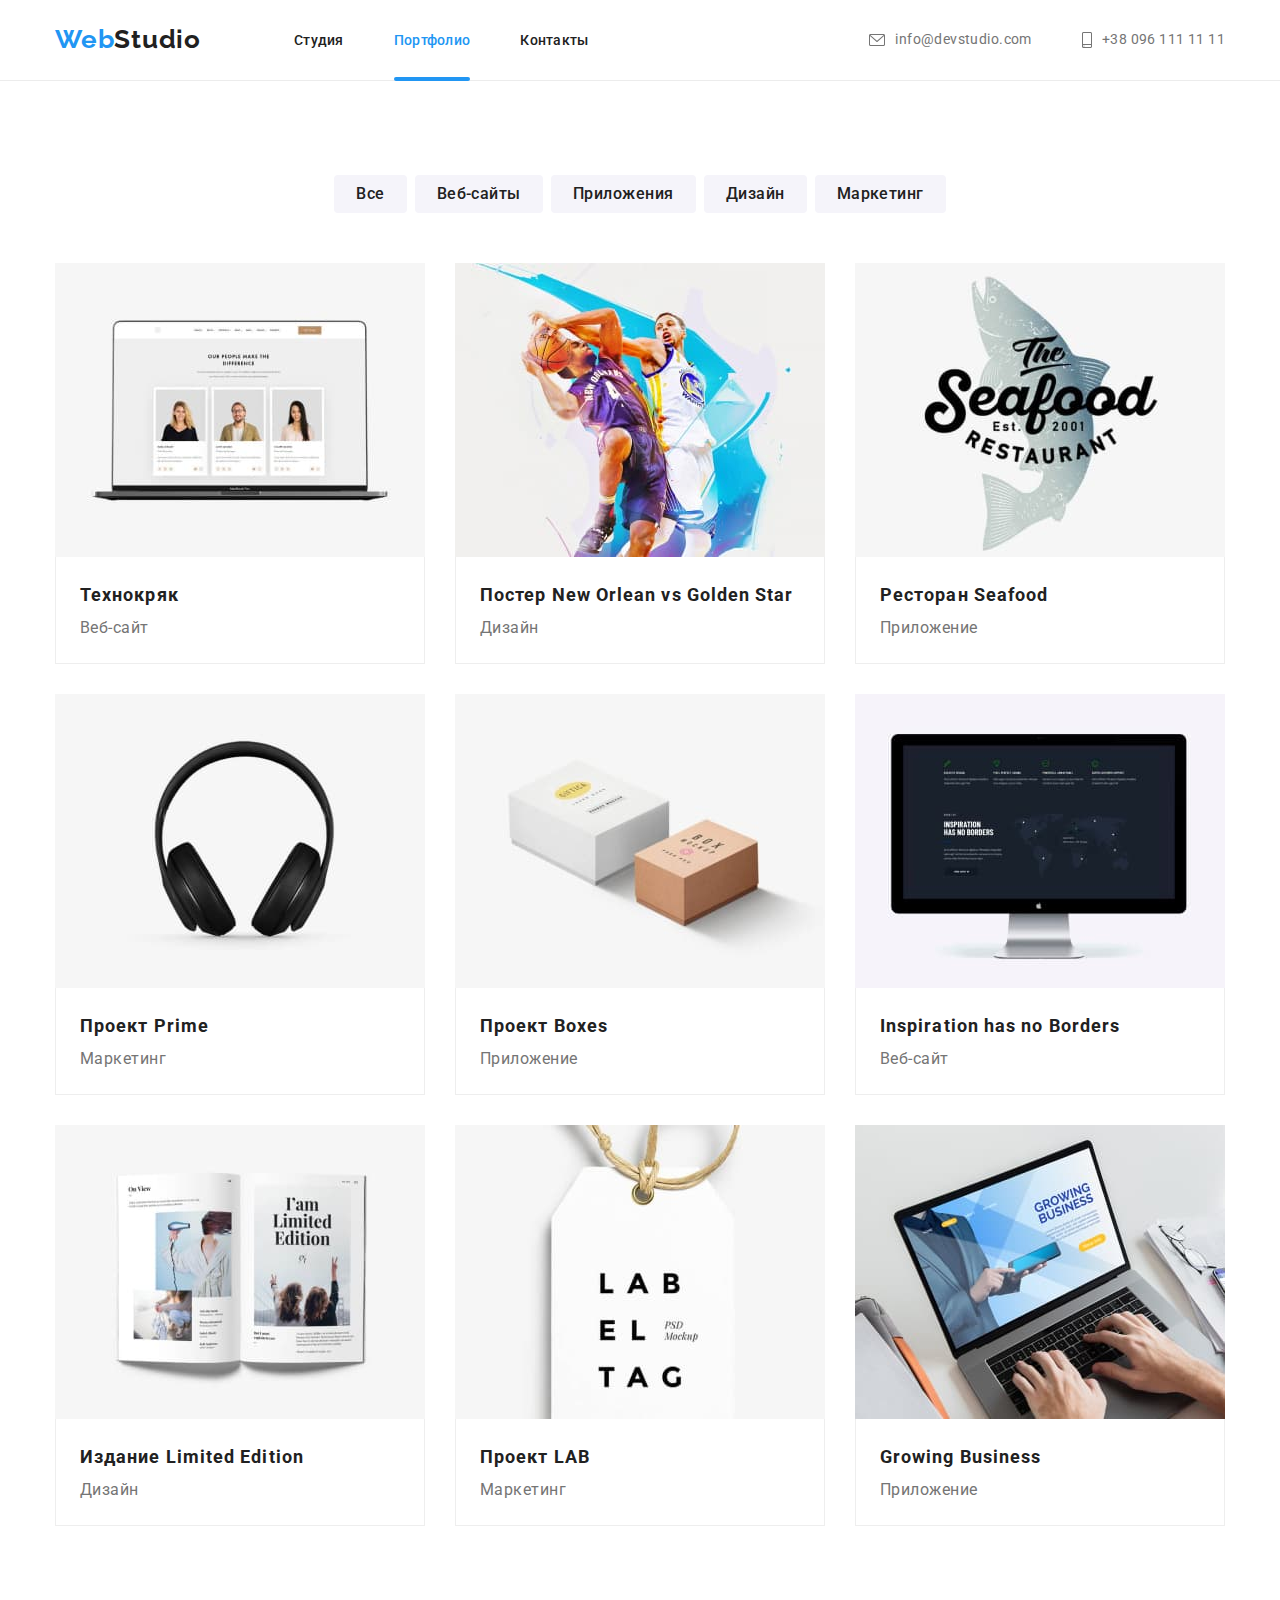
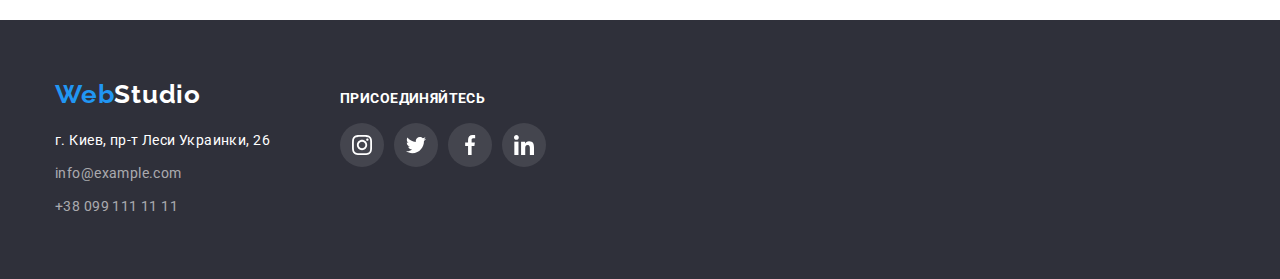
==== portfolio.html @ a61fd3b0 "добавляет переходы и модалку" ====
<!DOCTYPE html>
<html lang="ru">
  <head>
    <meta charset="UTF-8" />
    <meta http-equiv="X-UA-Compatible" content="IE=edge" />
    <meta name="viewport" content="width=device-width, initial-scale=1.0" />
    <title>Web Studio</title>
    <link rel="preconnect" href="https://fonts.gstatic.com" />
    <link
      href="https://fonts.googleapis.com/css2?family=Raleway:wght@700&family=Roboto:wght@400;500;700;900&display=swap"
      rel="stylesheet"
    />
    <link
      rel="stylesheet"
      href="https://cdnjs.cloudflare.com/ajax/libs/modern-normalize/1.1.0/modern-normalize.min.css"
    />
    <link rel="stylesheet" href="./css/styles.css" />
  </head>
  <body>
    <!-- =========== section header ============== -->
    <header class="section-header">
      <div class="conteiner header-conteiner">
        <a href="index.html" class="logo"
          ><span class="logo-blue">Web</span>Studio</a
        >
        <!--================ navigation ============== -->
        <nav class="">
          <ul class="list menu">
            <li class="menu-item">
              <a href="index.html" class="nav link">Студия</a>
            </li>

            <li class="menu-item">
              <a href="./portfolio.html" class="nav link current">Портфолио</a>
            </li>

            <li class="menu-item"><a href="" class="nav link">Контакты</a></li>
          </ul>
        </nav>
        <ul class="list header-contact">
          <li class="header-contacts-item">
            <a href="mailto:info@devstudio.com" class="contacts link">
              <svg class="icon-header" width="16" height="12">
                <use href="./images/icons/sprite.svg#icon-envelope1"></use>
              </svg>
              info@devstudio.com</a
            >
          </li>

          <li class="header-contcts-item">
            <a href="tel:+380961111111" class="contacts link">
              <svg class="icon-header" width="10" height="16">
                <use href="./images/icons/sprite.svg#icon-smartphone"></use>
              </svg>
              +38 096 111 11 11</a
            >
          </li>
        </ul>
      </div>
    </header>
    <!-- =========== end section header ============== -->
    <main>
      <!--=============== section portfolio =================-->
      <section class="section">
        <div class="conteiner">
          <!-- <h1>portfolio</h1> -->
          <ul class="list portfolio-btn-list">
            <li class="portfolio-btn-item">
              <button type="button" class="portfolio-btn">Все</button>
            </li>
            <li class="portfolio-btn-item">
              <button type="button" class="portfolio-btn">Веб-сайты</button>
            </li>
            <li class="portfolio-btn-item">
              <button type="button" class="portfolio-btn">Приложения</button>
            </li>
            <li class="portfolio-btn-item">
              <button type="button" class="portfolio-btn">Дизайн</button>
            </li>
            <li class="portfolio-btn-item">
              <button type="button" class="portfolio-btn">Маркетинг</button>
            </li>
          </ul>

          <ul class="list portfolio-list-card">
            <li class="portfolio-card-item">
              <a class="portfolio-link-wrapper" href=""
                ><div class="portfolio-card-thumb">
                  <img
                    src="./images/portfolio/img.jpg"
                    alt="example site layout"
                    width="370"
                    height="294"
                  />
                  <p class="overlay">
                    Технокряк это современная площадка распространения
                    коронавируса. Компании используют эту платформу для
                    цифрового шпионажа и атак на защищённые сервера конкурентов.
                  </p>
                </div>
              </a>

              <div class="portfolio-card-box">
                <h2 class="portfolio-title">Технокряк</h2>
                <p class="portfolio-description">Веб-сайт</p>
              </div>
            </li>
            <li class="portfolio-card-item">
              <a class="portfolio-link-wrapper" href="">
                <div class="portfolio-card-thumb">
                  <img
                    src="./images/portfolio/img-1.jpg"
                    alt="two men playing basketball"
                    width="370"
                    height="294"
                  />
                  <p class="overlay">
                    Технокряк это современная площадка распространения
                    коронавируса. Компании используют эту платформу для
                    цифрового шпионажа и атак на защищённые сервера конкурентов.
                  </p>
                </div>
              </a>

              <div class="portfolio-card-box">
                <h2 class="portfolio-title">
                  Постер New Orlean vs Golden Star
                </h2>
                <p class="portfolio-description">Дизайн</p>
              </div>
            </li>
            <li class="portfolio-card-item">
              <a class="portfolio-link-wrapper" href=""
                ><div class="portfolio-card-thumb">
                  <img
                    src="./images/portfolio/img-2.jpg"
                    alt="fish on the company logo"
                    width="370"
                    height="294"
                  />
                  <p class="overlay">
                    Технокряк это современная площадка распространения
                    коронавируса. Компании используют эту платформу для
                    цифрового шпионажа и атак на защищённые сервера конкурентов.
                  </p>
                </div>
              </a>
              <div class="portfolio-card-box">
                <h2 class="portfolio-title">Ресторан Seafood</h2>
                <p class="portfolio-description">Приложение</p>
              </div>
            </li>
            <li class="portfolio-card-item">
              <a class="portfolio-link-wrapper" href=""
                ><div class="portfolio-card-thumb">
                  <img
                    src="./images/portfolio/img-3.jpg"
                    alt="black"
                    width="370"
                    height="294"
                  />
                  <p class="overlay">
                    Технокряк это современная площадка распространения
                    коронавируса. Компании используют эту платформу для
                    цифрового шпионажа и атак на защищённые сервера конкурентов.
                  </p>
                </div>
              </a>
              <div class="portfolio-card-box">
                <h2 class="portfolio-title">Проект Prime</h2>
                <p class="portfolio-description">Маркетинг</p>
              </div>
            </li>
            <li class="portfolio-card-item">
              <a class="portfolio-link-wrapper" href=""
                ><div class="portfolio-card-thumb">
                  <img
                    src="./images/portfolio/img-4.jpg"
                    alt="two boxes, white and pink"
                    width="370"
                    height="294"
                  />
                  <p class="overlay">
                    Технокряк это современная площадка распространения
                    коронавируса. Компании используют эту платформу для
                    цифрового шпионажа и атак на защищённые сервера конкурентов.
                  </p>
                </div>
              </a>

              <div class="portfolio-card-box">
                <h2 class="portfolio-title">Проект Boxes</h2>
                <p class="portfolio-description">Приложение</p>
              </div>
            </li>
            <li class="portfolio-card-item">
              <a class="portfolio-link-wrapper" href=""
                ><div class="portfolio-card-thumb">
                  <img
                    src="./images/portfolio/img-5.jpg"
                    alt="site page on the monitor"
                    width="370"
                    height="294"
                  />
                  <p class="overlay">
                    Технокряк это современная площадка распространения
                    коронавируса. Компании используют эту платформу для
                    цифрового шпионажа и атак на защищённые сервера конкурентов.
                  </p>
                </div>
              </a>

              <div class="portfolio-card-box">
                <h2 class="portfolio-title">Inspiration has no Borders</h2>
                <p class="portfolio-description">Веб-сайт</p>
              </div>
            </li>
            <li class="portfolio-card-item">
              <a class="portfolio-link-wrapper" href=""
                ><div class="portfolio-card-thumb">
                  <img
                    src="./images/portfolio/img-6.jpg"
                    alt="book with title I am a limited edition"
                    width="370"
                    height="294"
                  />
                  <p class="overlay">
                    Технокряк это современная площадка распространения
                    коронавируса. Компании используют эту платформу для
                    цифрового шпионажа и атак на защищённые сервера конкурентов.
                  </p>
                </div>
              </a>

              <div class="portfolio-card-box">
                <h2 class="portfolio-title">Издание Limited Edition</h2>
                <p class="portfolio-description">Дизайн</p>
              </div>
            </li>
            <li class="portfolio-card-item">
              <a class="portfolio-link-wrapper" href=""
                ><div class="portfolio-card-thumb">
                  <img
                    src="./images/portfolio/img-7.jpg"
                    alt="label with the name label tag"
                    width="370"
                    height="294"
                  />
                  <p class="overlay">
                    Технокряк это современная площадка распространения
                    коронавируса. Компании используют эту платформу для
                    цифрового шпионажа и атак на защищённые сервера конкурентов.
                  </p>
                </div>
              </a>

              <div class="portfolio-card-box">
                <h2 class="portfolio-title">Проект LAB</h2>
                <p class="portfolio-description">Маркетинг</p>
              </div>
            </li>
            <li class="portfolio-card-item">
              <a class="portfolio-link-wrapper" href=""
                ><div class="portfolio-card-thumb">
                  <img
                    src="./images/portfolio/img-8.jpg"
                    alt="man typing on laptop"
                    width="370"
                    height="294"
                  />
                  <p class="overlay">
                    Технокряк это современная площадка распространения
                    коронавируса. Компании используют эту платформу для
                    цифрового шпионажа и атак на защищённые сервера конкурентов.
                  </p>
                </div>
              </a>
              <div class="portfolio-card-box">
                <h2 class="portfolio-title">Growing Business</h2>
                <p class="portfolio-description">Приложение</p>
              </div>
            </li>
          </ul>
        </div>
      </section>
    </main>
    <!--=============== footer ======================-->
    <!-- <h2>address</h2> -->
    <footer class="section-fotter">
      <div class="conteiner footer-conteiner">
        <div class="foter-address">
          <a href="index.html" class="logo logo-address"
            ><span class="logo-blue">Web</span
            ><span class="logo-wight">Studio</span></a
          >
          <!--============ address ======================= -->
          <address class="address-description">
            <ul class="list">
              <li class="address-list-item">
                <a
                  class="map link address"
                  href="https://goo.gl/maps/fbzE28KHbHKd9AAWA"
                  target="_blank"
                  rel="noopener norefferer"
                  >г. Киев, пр-т Леси Украинки, 26</a
                >
              </li>
              <li class="address-list-item">
                <a href="mailto:info@example.com" class="link address"
                  >info@example.com</a
                >
              </li>
              <li>
                <a href="tel:+380991111111" class="link address"
                  >+38 099 111 11 11</a
                >
              </li>
            </ul>
          </address>
        </div>

        <div class="social-box">
          <b class="footer-social-title">присоединяйтесь</b>
          <ul class="list team-social-list">
            <li class="social-item-team">
              <a href="" class="social-link social-link-footer">
                <svg class="team-list-icon">
                  <use href="./images/icons/sprite.svg#icon-instagram"></use>
                </svg>
              </a>
            </li>
            <li class="social-item-team">
              <a href="" class="social-link social-link-footer">
                <svg class="team-list-icon">
                  <use href="./images/icons/sprite.svg#icon-twitter"></use>
                </svg>
              </a>
            </li>
            <li class="social-item-team">
              <a href="" class="social-link social-link-footer">
                <svg class="team-list-icon">
                  <use href="./images/icons/sprite.svg#icon-facebook"></use>
                </svg>
              </a>
            </li>
            <li class="social-item-team">
              <a href="" class="social-link social-link-footer">
                <svg class="team-list-icon">
                  <use href="./images/icons/sprite.svg#icon-linkedin"></use>
                </svg>
              </a>
            </li>
          </ul>
        </div>
      </div>
    </footer>
  </body>
</html>
---- css/styles.css ----
:root {
  --brand-color: #2196f3;
  --hover-bnt: #188ce8;
  --color-main: #212121;
  --color-grey: #757575;
  --color-wight: #ffffff;
  --font-main: "roboto";
  --font-logo: "raleway";
  --bgc: #2f303a;
  --bgc-lighter: #f5f4fa;
  --link-address: rgba(255, 255, 255, 0.6);
}

h1,
h2,
h3,
h4,
h5,
h6,
p {
  margin-top: 0;
  margin-bottom: 0;
}

ul,
ol {
  margin-top: 0;
  margin-bottom: 0;
  padding-left: 0;
}

img {
  display: block;
}

.list {
  list-style: none;
}
.link {
  text-decoration: none;
}

/*================= body ================*/

body {
  font-family: var(--font-main), sans-serif;
  color: var(--color-main);
  background-color: var(--color-wight);
}

/*================= end body ================*/
/* ================components========== */
.conteiner {
  width: 1200px;
  margin-left: auto;
  margin-right: auto;
  padding-left: 15px;
  padding-right: 15px;
}

.section {
  padding-top: 94px;
  padding-bottom: 94px;
}

.section-title {
  text-align: center;
  font-size: 36px;
  line-height: 42px;
  letter-spacing: 0.03em;
  color: var(--color-main);
  margin-bottom: 50px;
}
/* ================end components========== */

/*========= section header ============== */

.section-header {
  padding-top: 25px;
  padding-bottom: 25px;
  border-bottom: 1px solid #ececec;
}

.header-conteiner {
  display: flex;
  align-items: center;
}

.logo {
  font-family: var(--font-logo), sans-serif;
  font-weight: 700;
  color: var(--color-main);
  text-decoration: none;
  margin-right: 93px;
  font-size: 26px;
  letter-spacing: 0.03em;
}
.logo-blue {
  color: var(--brand-color);
}
.logo-wight {
  color: var(--color-wight);
}

/*========= end section header ============== */

/*================ navigation ==============*/

.list.menu {
  display: flex;
  align-items: center;
}

.menu-item:not(:last-child) {
  margin-right: 50px;
}

.nav.link {
  color: var(--color-main);
  font-size: 14px;
  font-weight: 500;
  line-height: 1.14;
  letter-spacing: 0.02em;

  transition: color 250ms cubic-bezier(0.4, 0, 0.2, 1);
}
.nav.link:hover,
.nav.link:focus {
  color: var(--brand-color);
}
.nav.link.current {
  color: var(--brand-color);
}
.menu-item {
  position: relative;
}
.current::after {
  content: "";
  display: block;
  position: absolute;

  width: 100%;
  height: 4px;
  background-color: var(--brand-color);
  left: 0;
  top: 46px;
  border-radius: 2px;
}
/*============ end navigation ==============*/

/*=============== header contacts ===========*/

.list.header-contact {
  display: flex;
  margin-left: auto;
}

.header-contacts-item:not(:last-child) {
  margin-right: 50px;
}

.contacts.link {
  font-size: 14px;
  line-height: 1.71;
  letter-spacing: 0.03em;
  color: var(--color-grey);
  display: inline-flex;
  align-items: center;

  transition-property: color;
  transition-duration: 250ms;
  transition-timing-function: cubic-bezier(0.4, 0, 0.2, 1);
}
.contacts.link:hover,
.contacts.link:focus {
  color: var(--brand-color);
}

/*================ вариант 1 =========== */
/* .icon-header {
  fill: var(--color-grey);
  margin-right: 10px;
}
.contacts.link:hover .icon-header,
.contacts.link:focus .icon-header {
  fill: var(--brand-color);
} */

/*================ вариант 2 =========== */
.icon-header {
  margin-right: 10px;
  fill: currentColor;
}

/*================ end header contacts =========*/

/*-================= section Hero ============ */
.section-hero {
  text-align: center;
  padding-top: 200px;
  padding-bottom: 200px;
  max-width: 1600px;
  margin: 0px auto;
  background-image: linear-gradient(
      rgba(47, 48, 58, 0.4),
      rgba(47, 48, 58, 0.4)
    ),
    url(../images/bg-hero.jpg);
  background-color: #c4c4c4;
}

.hero-conteiner {
  width: 696px;
  margin-left: auto;
  margin-right: auto;
}

.title-hero {
  font-weight: 900;
  font-size: 44px;
  line-height: 1.36;
  letter-spacing: 0.06em;
  text-transform: uppercase;
  color: var(--color-wight);
  margin-bottom: 30px;
}
.modal-btn {
  background: #188ce8;
  box-shadow: 0px 4px 4px rgba(0, 0, 0, 0.15);
  border-radius: 4px;
  padding: 10px 32px;
  border: none;

  font-weight: bold;
  font-size: 16px;
  line-height: 1.87;
  cursor: pointer;
  letter-spacing: 0.06em;
  color: var(--color-wight);
  background-color: var(--brand-color);

  transition-property: background-color;
  transition-duration: 250ms;
  transition-timing-function: cubic-bezier(0.4, 0, 0.2, 1);
}
.modal-btn:focus,
.modal-btn:hover {
  background-color: var(--hover-bnt);
}
/*-=========== end section Hero ========== */

/* ==== section features company ===== */

.features-section {
  padding-bottom: 0;
}

.features-list-icon {
  width: 70px;
  height: 70px;
  /* display: block; */
}

.features-icon-box {
  display: flex;
  justify-content: center;
  align-items: center;

  margin-bottom: 30px;
  width: 270px;
  height: 120px;
  background-color: var(--bgc-lighter);
  border-radius: 4px;
}

.features-list {
  display: flex;
  margin-top: -30px;
  margin-left: -30px;
}

.features-list-item {
  margin-top: 30px;
  margin-left: 30px;
  flex-basis: calc(100% / 3 - 30px);
}

.features-title {
  font-size: 14px;
  line-height: 1.14;
  letter-spacing: 0.03em;
  text-transform: uppercase;
  color: var(--color-main);
  margin-bottom: 10px;
}
.features-description {
  font-size: 14px;
  line-height: 1.71;
  letter-spacing: 0.03em;
  color: var(--color-grey);
}
/* ====== end section features company ===== */

/*========== section our doing =============*/

.doing-list {
  display: flex;
  /* justify-content: space-between; */
  margin-left: -30px;
  margin-top: -30px;
}

.doing-list-item {
  margin-left: 30px;
  margin-top: 30px;
  flex-basis: calc(100% / 3 - 30px);
}

.thumb-doing-card {
  position: relative;
}

.thumb-doing-overlay {
  display: flex;
  position: absolute;
  left: 0;
  bottom: 0;

  width: 100%;
  height: 70px;

  background-color: rgba(47, 48, 58, 0.8);

  padding: 27px;
  justify-content: center;
  font-size: 14px;
  line-height: 1.14;
  letter-spacing: 0.03em;
  text-transform: uppercase;
  color: var(--color-wight);
}

.doing-conteiner {
  padding-top: 0;
}

/*========== end section our doing =============*/

/*============= section our team ==============*/
.section-team {
  background-color: var(--bgc-lighter);
}

.team-list {
  display: flex;
  margin-top: -30px;
  margin-left: -30px;
}

.team-list-item {
  margin-top: 30px;
  margin-left: 30px;
  flex-basis: calc(100% / 3 - 30px);
  box-shadow: 0px 1px 3px rgba(0, 0, 0, 0.12), 0px 1px 1px rgba(0, 0, 0, 0.14),
    0px 2px 1px rgba(0, 0, 0, 0.2);
  border-radius: 0px 0px 4px 4px;
}

.team-social-list {
  display: flex;
  justify-content: space-between;

  margin-top: 16px;
}

.social-item-team {
  width: 44px;
  height: 44px;
}

.social-link {
  display: flex;
  justify-content: center;
  align-items: center;
  border-radius: 50%;
  width: 100%;
  height: 100%;

  color: rgb(177, 184, 175);

  transition: background-color 250ms cubic-bezier(0.4, 0, 0.2, 1),
    color 250ms cubic-bezier(0.4, 0, 0.2, 1);
}

.social-link:hover,
.social-link:focus {
  color: var(--color-wight);
  background-color: var(--brand-color);
}

.team-list-icon {
  width: 20px;
  height: 20px;
  fill: currentColor;
}

.team-list-box {
  padding-top: 30px;
  padding-bottom: 30px;
  padding-left: 32px;
  padding-right: 32px;

  background: var(--color-wight);
}

.team-members {
  font-weight: 500;
  font-size: 16px;
  line-height: 1.18;
  text-align: center;
  letter-spacing: 0.03em;
  color: var(--color-main);

  margin-bottom: 10px;
}
.team-description {
  font-size: 16px;
  line-height: 1.18;
  text-align: center;
  letter-spacing: 0.03em;
  color: var(--color-grey);
}
/*============ end section our team ==============*/

/* -- ===========Постоянные клиенты=========  */

.clients-list {
  display: flex;
  justify-content: space-between;
  align-items: center;

  margin-top: 50px;
}

.clients-item {
  display: flex;
  width: 170px;
  height: 92px;
}

.clients-link {
  display: flex;
  justify-content: center;
  align-items: center;
  width: 100%;
  height: 100%;

  color: #afb1b8;
  border: 1px solid #afb1b8;
  border-radius: 4px;

  transition: color 250ms cubic-bezier(0.4, 0, 0.2, 1),
    border-color 250ms cubic-bezier(0.4, 0, 0.2, 1);
}

.clients-link:hover,
.clients-link:focus {
  color: var(--brand-color);
  border-color: var(--brand-color);
}

.clients-icon {
  fill: currentColor;
}

/* -- =========== end Постоянные клиенты =========  */

/* ============== footer ============= */
.section-fotter {
  background-color: var(--bgc);
  padding-top: 60px;
  padding-bottom: 60px;
}

.logo-address {
  display: inline-block;
  margin-bottom: 20px;
  margin-right: auto;
}

/* <!--========= address ============ --> */
.address-description {
  font-style: normal;
}

.address-list-item {
  margin-bottom: 9px;
}

.map.link.address {
  font-size: 14px;
  line-height: 1.71;
  letter-spacing: 0.03em;
  color: var(--color-wight);

  transition: color 250ms cubic-bezier(0.4, 0, 0.2, 1);
}

.link.address {
  font-size: 14px;
  line-height: 1.71;
  letter-spacing: 0.03em;
  color: var(--link-address);

  transition: color 250ms cubic-bezier(0.4, 0, 0.2, 1);
}
.map.link.address:hover,
.map.link.address:focus,
.link.address:hover,
.link.address:focus {
  color: var(--bgc-lighter);
}

.footer-conteiner {
  display: flex;
  align-items: baseline;
}

.social-box {
  display: block;
  /* align-items: baseline; */
  width: 206px;
  height: 80px;
  margin-left: 70px;
}
.footer-social-title {
  color: var(--color-wight);
  font-size: 14px;
  line-height: 1.14;
  letter-spacing: 0.03em;
  text-transform: uppercase;
  margin-bottom: 20px;
}

.social-link-footer {
  color: var(--color-wight);

  background-color: rgba(255, 255, 255, 0.1);
}

/* <!--========= end address ============ --> */
/* ============== end footer ============= */

/* <!--======= section portfolio =====--> */

.portfolio-btn-list {
  display: flex;
  flex-wrap: wrap;
  margin-bottom: 50px;
  justify-content: center;
}

.portfolio-btn-item:not(:last-child) {
  margin-right: 8px;
}

.portfolio-btn {
  background-color: var(--bgc-lighter);
  font-weight: 500;
  font-size: 16px;
  line-height: 1.62;
  letter-spacing: 0.03em;
  color: var(--color-main);
  cursor: pointer;
  border: none;
  border-radius: 4px;
  padding: 6px 22px;

  transition: color 250ms cubic-bezier(0.4, 0, 0.2, 1),
    background-color 250ms cubic-bezier(0.4, 0, 0.2, 1),
    box-shadow 250ms cubic-bezier(0.4, 0, 0.2, 1);
}

.portfolio-btn:focus,
.portfolio-btn:hover {
  background-color: var(--brand-color);
  color: var(--color-wight);
  box-shadow: 0px 3px 1px rgba(0, 0, 0, 0.1), 0px 1px 2px rgba(0, 0, 0, 0.08),
    0px 2px 2px rgba(0, 0, 0, 0.12);
}

.portfolio-list-card {
  display: flex;
  flex-wrap: wrap;
  margin-top: -30px;
  margin-left: -30px;
}

.portfolio-card-box {
  padding: 20px 24px;
  background: var(--color-wight);

  border-bottom: 1px solid #eeeeee;
  border-left: 1px solid #eeeeee;
  border-right: 1px solid #eeeeee;
}

.portfolio-card-item {
  margin-top: 30px;
  margin-left: 30px;
  flex-basis: calc(100% / 3 - 30px);
  transition: box-shadow 250ms cubic-bezier(0.4, 0, 0.2, 1);
}

.portfolio-card-item:hover {
  box-shadow: 0px 1px 1px rgba(0, 0, 0, 0.12), 0px 4px 4px rgba(0, 0, 0, 0.06),
    1px 4px 6px rgba(0, 0, 0, 0.16);
}

.portfolio-title {
  font-size: 18px;
  line-height: 2;
  letter-spacing: 0.06em;
  color: var(--color-main);
}
.portfolio-description {
  font-size: 16px;
  line-height: 1.87;
  letter-spacing: 0.03em;
  color: var(--color-grey);
}

.portfolio-link-wrapper {
  display: block;
}

.portfolio-card-thumb {
  position: relative;
  overflow: hidden;
}
.overlay {
  background-color: rgba(33, 150, 243, 0.9);
  font-size: 18px;
  line-height: 1.56;
  padding: 63px 24px;
  letter-spacing: 0.03em;
  color: var(--color-wight);

  position: absolute;
  top: 0;
  left: 0;
  width: 100%;
  height: 100%;

  overflow: auto;

  transform: translateY(101%);
  transition: transform 250ms cubic-bezier(0.4, 0, 0.2, 1);
}

.portfolio-card-item:hover .overlay,
.portfolio-link-wrapper:focus .overlay {
  transform: translateY(0);
}

/* <!--======= end section portfolio =====--> */

/* ============модальное окно======== */
.backdrop {
  position: fixed;
  top: 0;
  left: 0;

  width: 100vw;
  height: 100vh;

  background-color: rgba(0, 0, 0, 0.2);

  opacity: 1;
  visibility: visible;
  pointer-events: auto;

  transition: opacity 250ms cubic-bezier(0.4, 0, 0.2, 1),
    visibility 250ms cubic-bezier(0.4, 0, 0.2, 1);
}

.backdrop.is-hidden {
  opacity: 0;
  pointer-events: none;
  visibility: hidden;
}

.backdrop.is-hidden .modal {
  transform: translate(-50%, -50%) scale(1.1);
}

.modal {
  position: absolute;
  top: 50%;
  left: 50%;

  min-width: 528px;
  min-height: 581px;

  background: var(--color-wight);
  box-shadow: 0px 1px 3px rgba(0, 0, 0, 0.12), 0px 1px 1px rgba(0, 0, 0, 0.14),
    0px 2px 1px rgba(0, 0, 0, 0.2);
  border-radius: 4px;

  transform: translate(-50%, -50%) scale(1);
  transition: transform 250ms cubic-bezier(0.4, 0, 0.2, 1);
}

.close-btn {
  position: absolute;
  top: 8px;
  right: 8px;

  width: 30px;
  height: 30px;

  display: flex;
  align-items: center;
  justify-content: center;
  padding: 0px;

  cursor: pointer;

  background: var(--color-wight);
  border-radius: 50%;
  border: 1px solid rgba(0, 0, 0, 0.1);
}
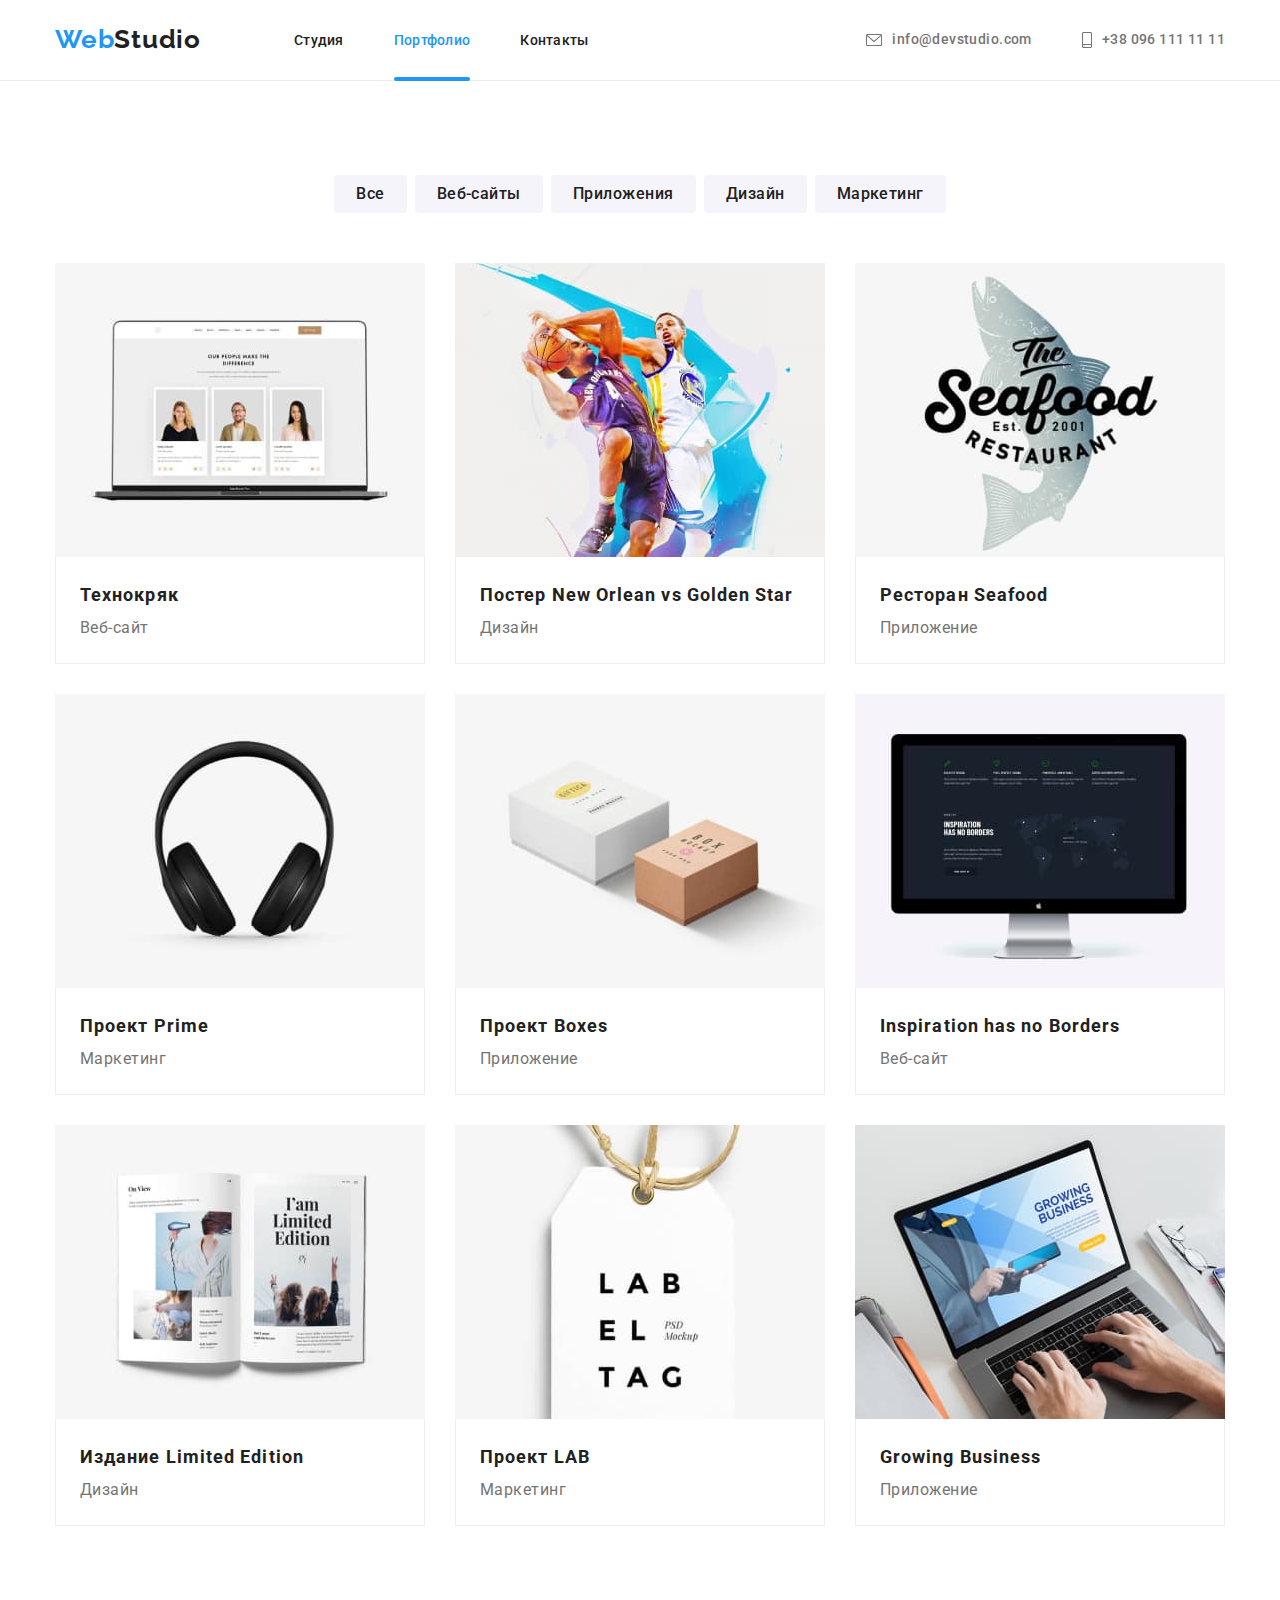
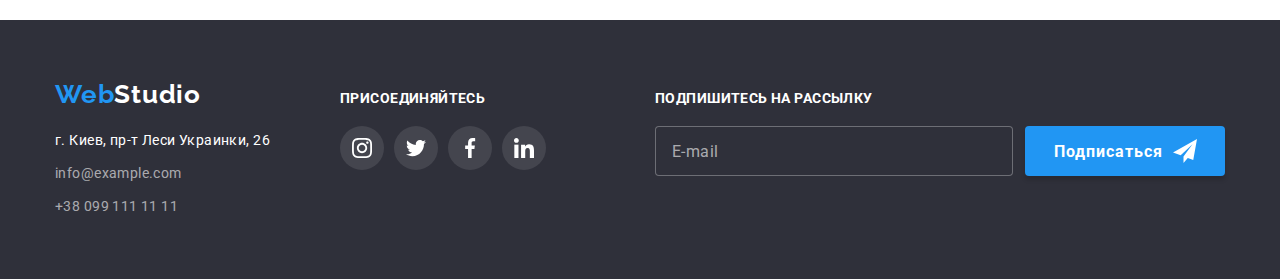
==== commit 3f3d7f2c: "прячет заголовки" ====
--- a/portfolio.html
+++ b/portfolio.html
@@ -63,7 +63,7 @@
       <!--=============== section portfolio =================-->
       <section class="section">
         <div class="conteiner">
-          <!-- <h1>portfolio</h1> -->
+          <h1 class="visually-hidden">portfolio</h1>
           <ul class="list portfolio-btn-list">
             <li class="portfolio-btn-item">
               <button type="button" class="portfolio-btn">Все</button>
@@ -352,6 +352,26 @@
             </li>
           </ul>
         </div>
+
+        <div class="footer-form-box">
+          <b class="footer-social-title">Подпишитесь на рассылку</b>
+          <form action="#" class="footer-form">
+            <label class="footer-form-label"
+              ><input
+                type="email"
+                name="mail"
+                class="footer-form-input"
+                placeholder="E-mail"
+            /></label>
+
+            <button type="submit" class="footer-form-btn">
+              Подписаться
+              <svg class="footer-btn-icon">
+                <use href="./images/icons/sprite.svg#icon-plane"></use>
+              </svg>
+            </button>
+          </form>
+        </div>
       </div>
     </footer>
   </body>
--- a/css/styles.css
+++ b/css/styles.css
@@ -71,6 +71,17 @@
   color: var(--color-main);
   margin-bottom: 50px;
 }
+
+.visually-hidden {
+  position: absolute;
+  width: 1px;
+  height: 1px;
+  margin: -1px;
+  border: 0;
+  padding: 0;
+  clip: rect(0 0 0 0);
+  overflow: hidden;
+}
 /* ================end components========== */
 
 /*========= section header ============== */
@@ -161,6 +172,7 @@
 
 .contacts.link {
   font-size: 14px;
+  font-weight: 500;
   line-height: 1.71;
   letter-spacing: 0.03em;
   color: var(--color-grey);
@@ -236,6 +248,7 @@
   line-height: 1.87;
   cursor: pointer;
   letter-spacing: 0.06em;
+
   color: var(--color-wight);
   background-color: var(--brand-color);
 
@@ -334,6 +347,7 @@
   padding: 27px;
   justify-content: center;
   font-size: 14px;
+  font-weight: bold;
   line-height: 1.14;
   letter-spacing: 0.03em;
   text-transform: uppercase;
@@ -548,6 +562,90 @@
   background-color: rgba(255, 255, 255, 0.1);
 }
 
+.footer-form-box {
+  width: 570px;
+  height: 86px;
+
+  /* margin-left: 93px; */
+  margin-left: auto;
+}
+.footer-form {
+  display: flex;
+}
+
+.footer-social-title {
+  display: block;
+  margin-bottom: 20px;
+}
+
+.footer-form-input::placeholder {
+  font-size: 16px;
+  line-height: 1.25;
+  letter-spacing: 0.03em;
+
+  color: rgba(255, 255, 255, 0.6);
+}
+.footer-form-input {
+  width: 358px;
+  height: 50px;
+
+  padding: 15px 16px;
+
+  border: 1px solid rgba(255, 255, 255, 0.3);
+  border-radius: 4px;
+
+  color: rgba(255, 255, 255, 0.6);
+
+  background-color: var(--bgc);
+  /* filter: drop-shadow(0px 4px 4px rgba(0, 0, 0, 0.15)); */
+
+  transition: drop-shadow 250ms cubic-bezier(0.4, 0, 0.2, 1),
+    border-color 250ms cubic-bezier(0.4, 0, 0.2, 1);
+}
+.footer-form-input:focus,
+.footer-form-input:hover {
+  outline: none;
+  border-color: var(--brand-color);
+  filter: drop-shadow(0px 4px 4px rgba(0, 0, 0, 0.15));
+}
+
+.footer-btn-icon {
+  width: 24px;
+  height: 24px;
+  margin-left: 10px;
+}
+
+.footer-form-btn {
+  width: 200px;
+  height: 50px;
+
+  padding: 10px 28px 10px 29px;
+  margin-left: 12px;
+
+  font-weight: bold;
+  font-size: 16px;
+  line-height: 1.87;
+
+  display: flex;
+  align-items: center;
+  text-align: center;
+  cursor: pointer;
+
+  letter-spacing: 0.06em;
+  color: var(--color-wight);
+
+  background-color: var(--brand-color);
+  box-shadow: 0px 4px 4px rgba(0, 0, 0, 0.15);
+  border-radius: 4px;
+  border: transparent;
+
+  transition: background-color 250ms cubic-bezier(0.4, 0, 0.2, 1);
+}
+
+.footer-form-btn:hover,
+.footer-form-btn:focus {
+  background-color: var(--hover-bnt);
+}
 /* <!--========= end address ============ --> */
 /* ============== end footer ============= */
 
@@ -699,8 +797,10 @@
   top: 50%;
   left: 50%;
 
-  min-width: 528px;
-  min-height: 581px;
+  width: 528px;
+  height: 581px;
+
+  padding: 40px 39px 40px 41px;
 
   background: var(--color-wight);
   box-shadow: 0px 1px 3px rgba(0, 0, 0, 0.12), 0px 1px 1px rgba(0, 0, 0, 0.14),
@@ -730,3 +830,195 @@
   border-radius: 50%;
   border: 1px solid rgba(0, 0, 0, 0.1);
 }
+
+.close-btn:hover .close-btn-pic,
+.close-btn:focus .close-btn-pic {
+  fill: var(--brand-color);
+  transition: fill 250ms cubic-bezier(0.4, 0, 0.2, 1);
+}
+
+.modal-form-title {
+  display: block;
+  font-size: 20px;
+  line-height: 1.15;
+  text-align: center;
+  letter-spacing: 0.03em;
+
+  color: var(--color-main);
+
+  margin-bottom: 12px;
+}
+.modal-form-input {
+  width: 100%;
+  height: 40px;
+  margin: 0;
+
+  margin-bottom: 10px;
+  padding-left: 42px;
+  display: block;
+
+  border: 1px solid rgba(33, 33, 33, 0.2);
+  border-radius: 4px;
+  transition: border-color 250ms cubic-bezier(0.4, 0, 0.2, 1);
+}
+.modal-form-input:focus {
+  outline: none;
+  border-color: var(--brand-color);
+}
+
+/* .modal-form-field {
+  position: relative;
+} */
+
+.modal-label {
+  display: block;
+
+  margin-bottom: 4px;
+
+  font-weight: normal;
+  font-size: 12px;
+  line-height: 1.16;
+  letter-spacing: 0.01em;
+
+  color: var(--color-grey);
+}
+
+.modal-icon-box {
+  position: relative;
+}
+.modal-input-icon {
+  display: inline-block;
+  position: absolute;
+  top: 50%;
+  left: 15px;
+
+  transform: translateY(-50%);
+  transition: fill 250ms cubic-bezier(0.4, 0, 0.2, 1);
+}
+.modal-form-input:focus + .modal-input-icon {
+  fill: var(--brand-color);
+}
+
+/* .modal-form-input:focus:not(:placeholder-shown):valid {
+  border-color: var(--brand-color);
+}
+.modal-form-input:focus:not(:placeholder-shown):invalid {
+  border-color: rgba(33, 33, 33, 0.2);
+} */
+
+/* .modal-form-input:focus:valid {
+  border-color: var(--brand-color);
+}
+.modal-form-input:focus:invalid {
+  border-color: rgba(33, 33, 33, 0.2);
+} */
+
+.modal-comment {
+  width: 100%;
+  height: 120px;
+
+  padding: 12px 16px;
+  margin-bottom: 20px;
+
+  border: 1px solid rgba(33, 33, 33, 0.2);
+  border-radius: 4px;
+
+  resize: none;
+
+  font-size: 12px;
+  line-height: 1.16;
+  letter-spacing: 0.01em;
+}
+.modal-comment::placeholder {
+  color: rgba(117, 117, 117, 0.5);
+}
+
+.modal-checkbox-label {
+  display: flex;
+  align-items: center;
+
+  font-weight: normal;
+  font-size: 14px;
+  line-height: 1.71;
+  letter-spacing: 0.03em;
+
+  color: var(--color-grey);
+}
+.checkbox {
+  /* -webkit-appearance: none;
+  -moz-appearance: none;
+  appearance: none;
+  position: absolute; */
+
+  position: absolute;
+  width: 1px;
+  height: 1px;
+  margin: -1px;
+  border: 0;
+  padding: 0;
+  clip: rect(0 0 0 0);
+  overflow: hidden;
+}
+
+.modal-link {
+  color: var(--brand-color);
+}
+
+.checkbox-icon {
+  display: inline-block;
+  width: 16px;
+  height: 15px;
+
+  border: 2px solid var(--color-main);
+  border-radius: 2px;
+  margin-right: 7px;
+  margin-left: 13px;
+
+  cursor: pointer;
+
+  transition: border 250ms cubic-bezier(0.4, 0, 0.2, 1);
+}
+
+.checkbox:checked + .checkbox-icon {
+  background-color: var(--brand-color);
+  border-color: var(--brand-color);
+
+  background-image: url(../images/icons/check.svg);
+  background-size: contain;
+  background-origin: border-box;
+
+  transition: background-color 250ms cubic-bezier(0.4, 0, 0.2, 1);
+}
+.checkbox:focus + .checkbox-icon,
+.checkbox:hover + .checkbox-icon {
+  border: 2px solid var(--brand-color);
+}
+
+.modal-btn-submit {
+  display: block;
+  padding-top: 10px;
+  padding-bottom: 10px;
+  width: 200px;
+  margin: 0 auto;
+  cursor: pointer;
+  margin-top: 30px;
+
+  background-color: var(--brand-color);
+  box-shadow: 0px 4px 4px rgba(0, 0, 0, 0.15);
+  border-radius: 4px;
+  border-color: transparent;
+
+  letter-spacing: 0.06em;
+  font-weight: bold;
+  font-size: 16px;
+  line-height: 1.87;
+
+  color: var(--color-wight);
+
+  transition: background-color 250ms cubic-bezier(0.4, 0, 0.2, 1);
+}
+
+.modal-btn-submit:hover,
+.modal-btn-submit:focus {
+  background-color: var(--hover-bnt);
+}
